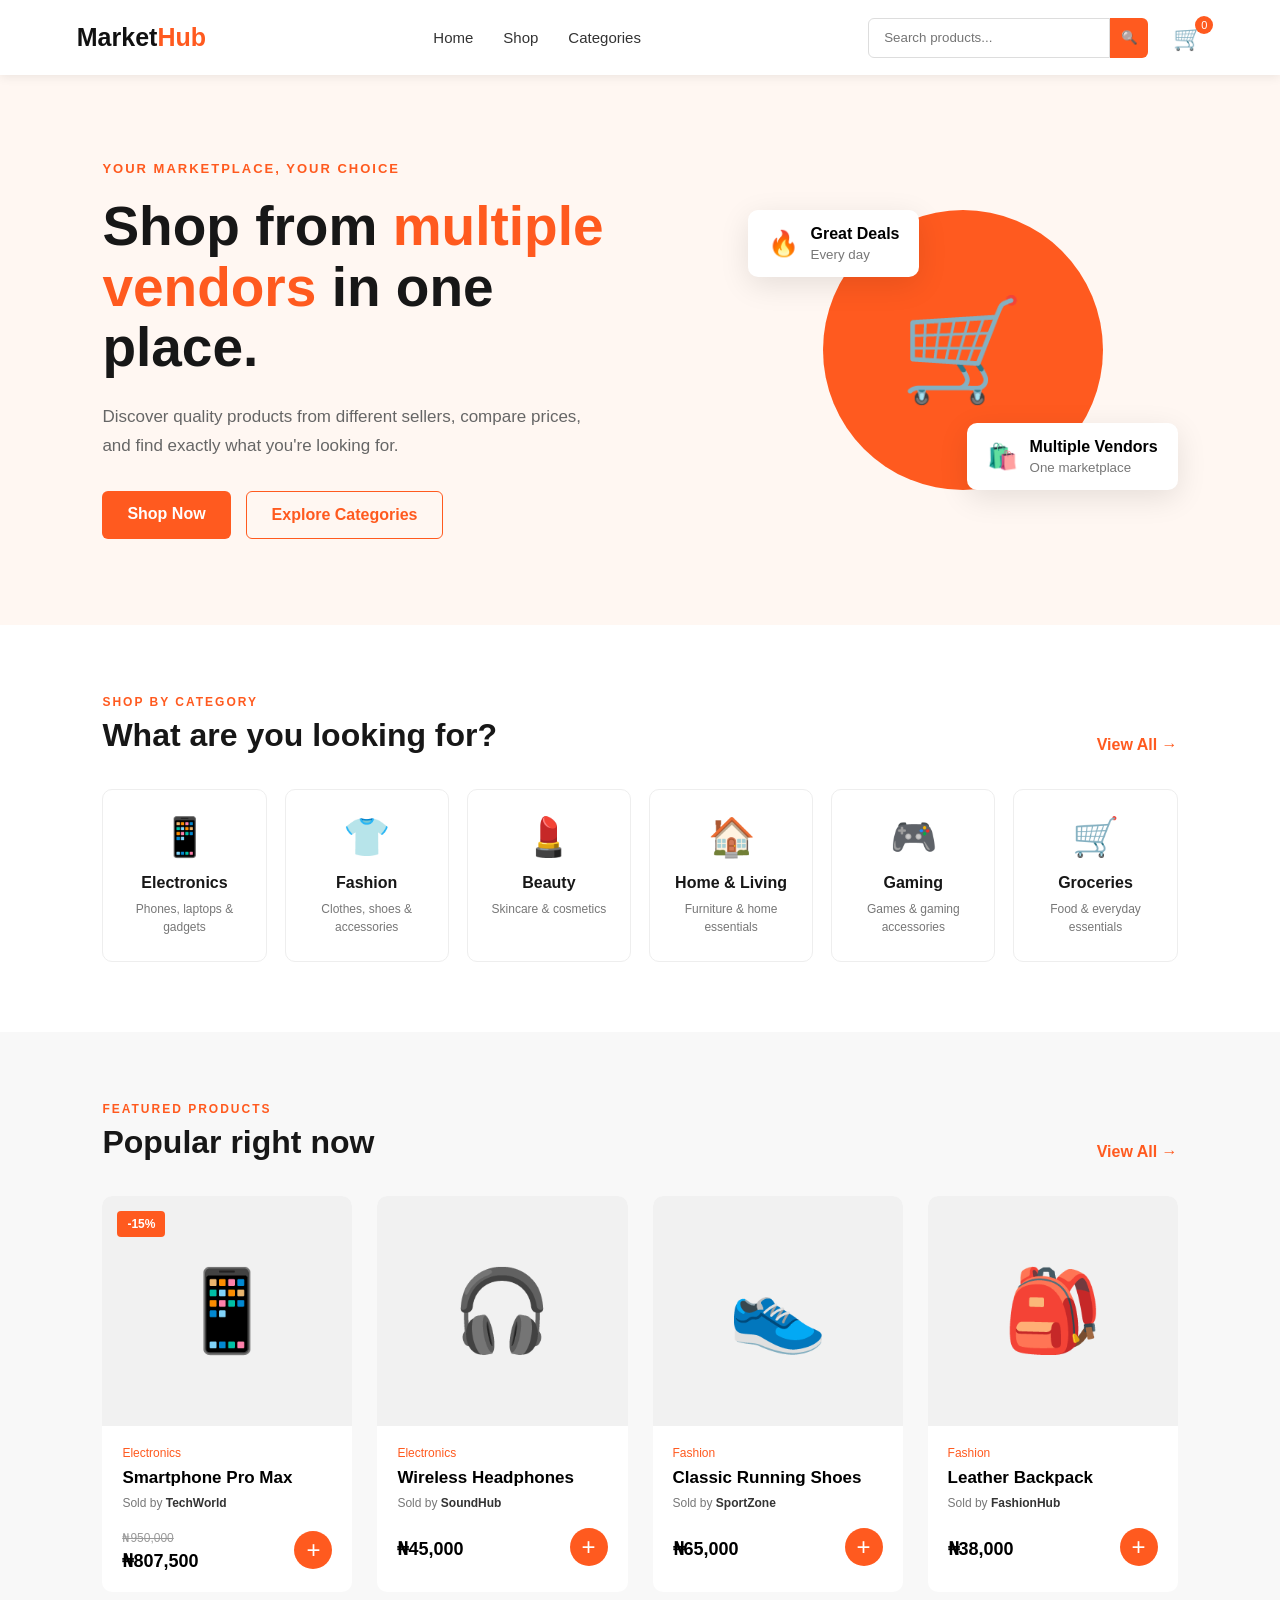
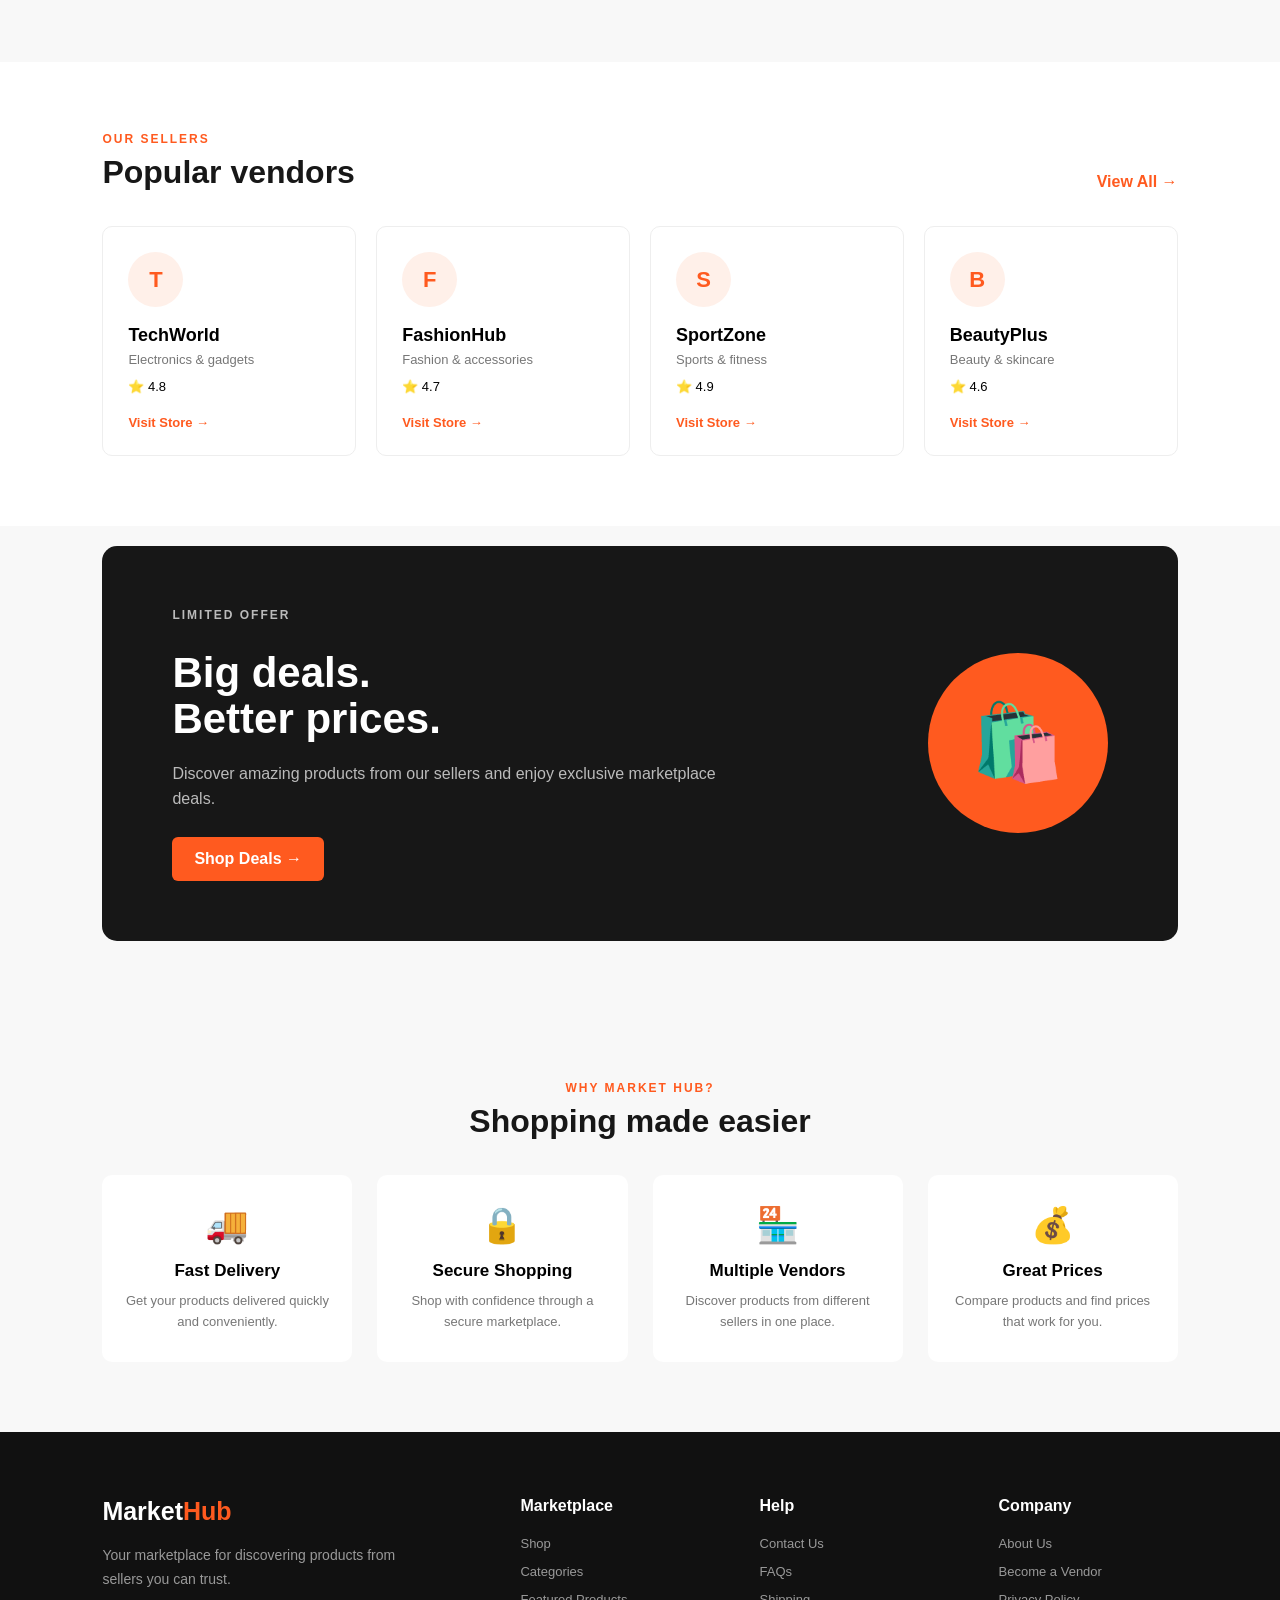
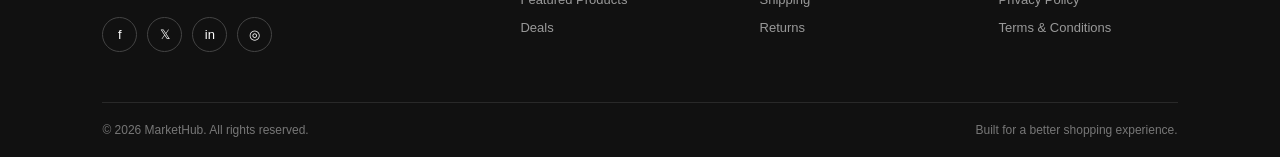
==== index.html @ 8b92c9ef "first commit" ====
<!DOCTYPE html>
<html lang="en">
<head>
    <meta charset="UTF-8">
    <meta name="viewport" content="width=device-width, initial-scale=1.0">

    <title>MarketHub</title>

    <link rel="stylesheet" href="style.css">
</head>

<body>

    <header class="navbar">

        <a href="index.html" class="logo">
            Market<span>Hub</span>
        </a>

        <nav class="nav-links">
            <a href="index.html">Home</a>
            <a href="shop.html">Shop</a>
            <a href="#">Categories</a>
        </nav>

        <div class="nav-actions">

            <div class="search-box">
                <input type="text" placeholder="Search products...">
                <button>🔍</button>
            </div>

            <a href="cart.html" class="cart">
                🛒
                <span class="cart-count">0</span>
            </a>

        </div>

    </header>

    <section class="hero">

    <div class="hero-content">

        <p class="hero-tag">YOUR MARKETPLACE, YOUR CHOICE</p>

        <h1>
            Shop from
            <span>multiple vendors</span>
            in one place.
        </h1>

        <p class="hero-text">
            Discover quality products from different sellers,
            compare prices, and find exactly what you're looking for.
        </p>

        <div class="hero-buttons">
            <a href="shop.html" class="btn-primary">Shop Now</a>
            <a href="#categories" class="btn-secondary">Explore Categories</a>
        </div>

    </div>

    <div class="hero-image">

        <div class="hero-card card-one">
            <span>🔥</span>
            <div>
                <strong>Great Deals</strong>
                <small>Every day</small>
            </div>
        </div>

        <div class="hero-card card-two">
            <span>🛍️</span>
            <div>
                <strong>Multiple Vendors</strong>
                <small>One marketplace</small>
            </div>
        </div>

        <div class="hero-circle">
            🛒
        </div>

    </div>

</section>

<section class="categories" id="categories">

    <div class="section-heading">
        <div>
            <p class="section-tag">SHOP BY CATEGORY</p>
            <h2>What are you looking for?</h2>
        </div>

        <a href="shop.html">View All →</a>
    </div>

    <div class="category-container">

        <a href="shop.html" class="category-card">
            <div class="category-icon">📱</div>
            <h3>Electronics</h3>
            <p>Phones, laptops & gadgets</p>
        </a>

        <a href="shop.html" class="category-card">
            <div class="category-icon">👕</div>
            <h3>Fashion</h3>
            <p>Clothes, shoes & accessories</p>
        </a>

        <a href="shop.html" class="category-card">
            <div class="category-icon">💄</div>
            <h3>Beauty</h3>
            <p>Skincare & cosmetics</p>
        </a>

        <a href="shop.html" class="category-card">
            <div class="category-icon">🏠</div>
            <h3>Home & Living</h3>
            <p>Furniture & home essentials</p>
        </a>

        <a href="shop.html" class="category-card">
            <div class="category-icon">🎮</div>
            <h3>Gaming</h3>
            <p>Games & gaming accessories</p>
        </a>

        <a href="shop.html" class="category-card">
            <div class="category-icon">🛒</div>
            <h3>Groceries</h3>
            <p>Food & everyday essentials</p>
        </a>

    </div>

</section>

<section class="products-section">

    <div class="section-heading">
        <div>
            <p class="section-tag">FEATURED PRODUCTS</p>
            <h2>Popular right now</h2>
        </div>

        <a href="shop.html">View All →</a>
    </div>


    <div class="product-grid">

        <!-- Product 1 -->
        <div class="product-card">

            <div class="product-image">
                <span class="product-badge">-15%</span>
                📱
            </div>

            <div class="product-info">

                <p class="product-category">Electronics</p>

                <h3>Smartphone Pro Max</h3>

                <p class="vendor">
                    Sold by <strong>TechWorld</strong>
                </p>

                <div class="product-bottom">
                    <div>
                        <span class="old-price">₦950,000</span>
                        <strong class="price">₦807,500</strong>
                    </div>

                    <button class="add-cart" data-id="1">+</button>
                </div>

            </div>

        </div>


        <!-- Product 2 -->
        <div class="product-card">

            <div class="product-image">
                🎧
            </div>

            <div class="product-info">

                <p class="product-category">Electronics</p>

                <h3>Wireless Headphones</h3>

                <p class="vendor">
                    Sold by <strong>SoundHub</strong>
                </p>

                <div class="product-bottom">
                    <strong class="price">₦45,000</strong>

                    <button class="add-cart" data-id="2">+</button>
                </div>

            </div>

        </div>


        <!-- Product 3 -->
        <div class="product-card">

            <div class="product-image">
                👟
            </div>

            <div class="product-info">

                <p class="product-category">Fashion</p>

                <h3>Classic Running Shoes</h3>

                <p class="vendor">
                    Sold by <strong>SportZone</strong>
                </p>

                <div class="product-bottom">
                    <strong class="price">₦65,000</strong>

                    <button class="add-cart" data-id="3">+</button>
                </div>

            </div>

        </div>


        <!-- Product 4 -->
        <div class="product-card">

            <div class="product-image">
                🎒
            </div>

            <div class="product-info">

                <p class="product-category">Fashion</p>

                <h3>Leather Backpack</h3>

                <p class="vendor">
                    Sold by <strong>FashionHub</strong>
                </p>

                <div class="product-bottom">
                    <strong class="price">₦38,000</strong>

                    <button class="add-cart" data-id="4">+</button>
                </div>

            </div>

        </div>

    </div>

</section>

<!-- ================= POPULAR VENDORS ================= -->

<section class="vendors-section">

    <div class="section-heading">
        <div>
            <p class="section-tag">OUR SELLERS</p>
            <h2>Popular vendors</h2>
        </div>

        <a href="#">View All →</a>
    </div>

    <div class="vendor-grid">

        <div class="vendor-card">
            <div class="vendor-logo">T</div>

            <div class="vendor-details">
                <h3>TechWorld</h3>
                <p>Electronics & gadgets</p>
                <span>⭐ 4.8</span>
            </div>

            <a href="shop.html">Visit Store →</a>
        </div>


        <div class="vendor-card">
            <div class="vendor-logo">F</div>

            <div class="vendor-details">
                <h3>FashionHub</h3>
                <p>Fashion & accessories</p>
                <span>⭐ 4.7</span>
            </div>

            <a href="shop.html">Visit Store →</a>
        </div>


        <div class="vendor-card">
            <div class="vendor-logo">S</div>

            <div class="vendor-details">
                <h3>SportZone</h3>
                <p>Sports & fitness</p>
                <span>⭐ 4.9</span>
            </div>

            <a href="shop.html">Visit Store →</a>
        </div>


        <div class="vendor-card">
            <div class="vendor-logo">B</div>

            <div class="vendor-details">
                <h3>BeautyPlus</h3>
                <p>Beauty & skincare</p>
                <span>⭐ 4.6</span>
            </div>

            <a href="shop.html">Visit Store →</a>
        </div>

    </div>

</section>


<!-- ================= PROMO BANNER ================= -->

<section class="promo-section">

    <div class="promo-content">

        <p class="promo-tag">LIMITED OFFER</p>

        <h2>Big deals.<br>Better prices.</h2>

        <p>
            Discover amazing products from our sellers
            and enjoy exclusive marketplace deals.
        </p>

        <a href="shop.html" class="promo-btn">
            Shop Deals →
        </a>

    </div>

    <div class="promo-icon">
        🛍️
    </div>

</section>


<!-- ================= WHY MARKET HUB ================= -->

<section class="benefits-section">

    <div class="section-heading centered">

        <div>
            <p class="section-tag">WHY MARKET HUB?</p>
            <h2>Shopping made easier</h2>
        </div>

    </div>


    <div class="benefits-grid">

        <div class="benefit-card">

            <div class="benefit-icon">🚚</div>

            <h3>Fast Delivery</h3>

            <p>
                Get your products delivered quickly
                and conveniently.
            </p>

        </div>


        <div class="benefit-card">

            <div class="benefit-icon">🔒</div>

            <h3>Secure Shopping</h3>

            <p>
                Shop with confidence through
                a secure marketplace.
            </p>

        </div>


        <div class="benefit-card">

            <div class="benefit-icon">🏪</div>

            <h3>Multiple Vendors</h3>

            <p>
                Discover products from different
                sellers in one place.
            </p>

        </div>


        <div class="benefit-card">

            <div class="benefit-icon">💰</div>

            <h3>Great Prices</h3>

            <p>
                Compare products and find
                prices that work for you.
            </p>

        </div>

    </div>

</section>


<!-- ================= FOOTER ================= -->

<footer class="footer">

    <div class="footer-container">

        <div class="footer-brand">

            <a href="index.html" class="logo">
                Market<span>Hub</span>
            </a>

            <p>
                Your marketplace for discovering
                products from sellers you can trust.
            </p>

            <div class="social-links">
                <a href="#">f</a>
                <a href="#">𝕏</a>
                <a href="#">in</a>
                <a href="#">◎</a>
            </div>

        </div>


        <div class="footer-column">

            <h3>Marketplace</h3>

            <a href="shop.html">Shop</a>
            <a href="#">Categories</a>
            <a href="#">Featured Products</a>
            <a href="#">Deals</a>

        </div>


        <div class="footer-column">

            <h3>Help</h3>

            <a href="#">Contact Us</a>
            <a href="#">FAQs</a>
            <a href="#">Shipping</a>
            <a href="#">Returns</a>

        </div>


        <div class="footer-column">

            <h3>Company</h3>

            <a href="#">About Us</a>
            <a href="#">Become a Vendor</a>
            <a href="#">Privacy Policy</a>
            <a href="#">Terms & Conditions</a>

        </div>

    </div>


    <div class="footer-bottom">

        <p>
            © 2026 MarketHub. All rights reserved.
        </p>

        <p>
            Built for a better shopping experience.
        </p>

    </div>

</footer>


<script src="script.js"></script>
</body>
</html>
---- style.css ----
* {
    margin: 0;
    padding: 0;
    box-sizing: border-box;
}

body {
    font-family: Arial, sans-serif;
    background: #f8f8f8;
}

.navbar {

    position: sticky;
    top: 0;
    width: 100%;
    height: 75px;
    padding: 0 6%;
    background: white;

    display: flex;
    align-items: center;
    justify-content: space-between;

    box-shadow: 0 2px 10px rgba(0, 0, 0, 0.08);
}

.logo {
    font-size: 25px;
    font-weight: bold;
    color: #111;
    text-decoration: none;
}

.logo span {
    color: #ff5a1f;
}

.nav-links {
    display: flex;
    gap: 30px;
}

.nav-links a {
    color: #333;
    text-decoration: none;
    font-size: 15px;
}

.nav-links a:hover {
    color: #ff5a1f;
}

.nav-actions {
    display: flex;
    align-items: center;
    gap: 25px;
}

.search-box {
    display: flex;
    width: 280px;
    height: 40px;
}

.search-box input {
    width: 100%;
    border: 1px solid #ddd;
    padding: 0 15px;
    outline: none;
    border-radius: 6px 0 0 6px;
}

.search-box button {
    width: 45px;
    border: none;
    background: #ff5a1f;
    color: white;
    cursor: pointer;
    border-radius: 0 6px 6px 0;
}

.cart {
    position: relative;
    font-size: 24px;
    text-decoration: none;
}

.cart-count {
    position: absolute;
    top: -8px;
    right: -10px;

    width: 18px;
    height: 18px;

    display: flex;
    align-items: center;
    justify-content: center;

    background: #ff5a1f;
    color: white;

    border-radius: 50%;
    font-size: 11px;
}

.hero {
    min-height: 550px;
    padding: 70px 8%;

    display: flex;
    align-items: center;
    justify-content: space-between;

    background: #fff7f2;
}

.hero-content {
    width: 50%;
}

.hero-tag {
    color: #ff5a1f;
    font-size: 13px;
    font-weight: bold;
    letter-spacing: 2px;
    margin-bottom: 20px;
}

.hero h1 {
    font-size: 55px;
    line-height: 1.1;
    color: #171717;
    margin-bottom: 25px;
}

.hero h1 span {
    color: #ff5a1f;
}

.hero-text {
    max-width: 500px;
    color: #666;
    font-size: 17px;
    line-height: 1.7;
    margin-bottom: 30px;
}

.hero-buttons {
    display: flex;
    gap: 15px;
}

.hero-buttons a {
    padding: 14px 25px;
    text-decoration: none;
    border-radius: 6px;
    font-weight: bold;
}

.btn-primary {
    background: #ff5a1f;
    color: white;
}

.btn-secondary {
    border: 1px solid #ff5a1f;
    color: #ff5a1f;
}

.hero-image {
    width: 40%;
    height: 380px;

    position: relative;

    display: flex;
    align-items: center;
    justify-content: center;
}

.hero-circle {
    width: 280px;
    height: 280px;

    display: flex;
    align-items: center;
    justify-content: center;

    border-radius: 50%;
    background: #ff5a1f;

    font-size: 100px;
}

.hero-card {
    position: absolute;

    display: flex;
    align-items: center;
    gap: 12px;

    padding: 15px 20px;

    background: white;
    border-radius: 10px;

    box-shadow: 0 8px 30px rgba(0, 0, 0, 0.1);
}

.hero-card span {
    font-size: 25px;
}

.hero-card strong,
.hero-card small {
    display: block;
}

.hero-card small {
    margin-top: 4px;
    color: #777;
}

.card-one {
    top: 50px;
    left: 0;
}

.card-two {
    right: 0;
    bottom: 50px;
}

.categories {
    padding: 70px 8%;
    background: white;
}

.section-heading {
    display: flex;
    align-items: end;
    justify-content: space-between;
    margin-bottom: 35px;
}

.section-tag {
    color: #ff5a1f;
    font-size: 12px;
    font-weight: bold;
    letter-spacing: 2px;
    margin-bottom: 8px;
}

.section-heading h2 {
    font-size: 32px;
    color: #171717;
}

.section-heading a {
    color: #ff5a1f;
    text-decoration: none;
    font-weight: bold;
}

.category-container {
    display: grid;
    grid-template-columns: repeat(6, 1fr);
    gap: 18px;
}

.category-card {
    padding: 25px 15px;
    text-align: center;

    text-decoration: none;
    color: #171717;

    border: 1px solid #eee;
    border-radius: 10px;

    transition: 0.3s;
}

.category-card:hover {
    transform: translateY(-5px);
    border-color: #ff5a1f;
    box-shadow: 0 10px 25px rgba(0, 0, 0, 0.08);
}

.category-icon {
    font-size: 38px;
    margin-bottom: 15px;
}

.category-card h3 {
    font-size: 16px;
    margin-bottom: 8px;
}

.category-card p {
    color: #777;
    font-size: 12px;
    line-height: 1.5;
}

.products-section {
    padding: 70px 8%;
    background: #f8f8f8;
}

.product-grid {
    display: grid;
    grid-template-columns: repeat(4, 1fr);
    gap: 25px;
}

.product-card {
    background: white;
    border-radius: 10px;
    overflow: hidden;

    transition: 0.3s;
}

.product-card:hover {
    transform: translateY(-5px);
    box-shadow: 0 10px 30px rgba(0, 0, 0, 0.08);
}

.product-image {
    height: 230px;

    display: flex;
    align-items: center;
    justify-content: center;

    position: relative;

    background: #f1f1f1;

    font-size: 80px;
}

.product-badge {
    position: absolute;
    top: 15px;
    left: 15px;

    padding: 6px 10px;

    background: #ff5a1f;
    color: white;

    border-radius: 4px;

    font-size: 12px;
    font-weight: bold;
}

.product-info {
    padding: 20px;
}

.product-category {
    color: #ff5a1f;
    font-size: 12px;
    margin-bottom: 8px;
}

.product-info h3 {
    font-size: 17px;
    margin-bottom: 8px;
}

.vendor {
    color: #777;
    font-size: 12px;
    margin-bottom: 18px;
}

.vendor strong {
    color: #333;
}

.product-bottom {
    display: flex;
    align-items: center;
    justify-content: space-between;
}

.price {
    display: block;
    font-size: 18px;
    margin-top: 4px;
}

.old-price {
    color: #999;
    font-size: 12px;
    text-decoration: line-through;
}

.add-cart {
    width: 38px;
    height: 38px;

    border: none;
    border-radius: 50%;

    background: #ff5a1f;
    color: white;

    font-size: 24px;

    cursor: pointer;

    transition: 0.2s;
}

.add-cart:hover {
    transform: scale(1.1);
}

/* ================= VENDORS ================= */

.vendors-section {
    padding: 70px 8%;
    background: white;
}

.vendor-grid {
    display: grid;
    grid-template-columns: repeat(4, 1fr);
    gap: 20px;
}

.vendor-card {
    padding: 25px;

    display: flex;
    flex-direction: column;

    border: 1px solid #eee;
    border-radius: 10px;

    transition: 0.3s;
}

.vendor-card:hover {
    transform: translateY(-5px);
    box-shadow: 0 10px 25px rgba(0, 0, 0, 0.08);
}

.vendor-logo {
    width: 55px;
    height: 55px;

    display: flex;
    align-items: center;
    justify-content: center;

    margin-bottom: 18px;

    border-radius: 50%;

    background: #fff0e9;
    color: #ff5a1f;

    font-size: 22px;
    font-weight: bold;
}

.vendor-details h3 {
    font-size: 18px;
    margin-bottom: 6px;
}

.vendor-details p {
    color: #777;
    font-size: 13px;
    margin-bottom: 10px;
}

.vendor-details span {
    font-size: 13px;
}

.vendor-card > a {
    margin-top: 20px;

    color: #ff5a1f;
    text-decoration: none;

    font-size: 13px;
    font-weight: bold;
}


/* ================= PROMO ================= */

.promo-section {
    margin: 20px 8% 70px;
    padding: 60px 70px;

    min-height: 300px;

    display: flex;
    align-items: center;
    justify-content: space-between;

    background: #171717;
    color: white;

    border-radius: 15px;

    overflow: hidden;
}

.promo-content {
    max-width: 550px;
}

.promo-tag {
    color: #ff5a1f;
    font-size: 12px;
    font-weight: bold;
    letter-spacing: 2px;

    margin-bottom: 15px;
}

.promo-content h2 {
    font-size: 42px;
    line-height: 1.1;
    margin-bottom: 18px;
}

.promo-content p {
    color: #bbb;
    line-height: 1.6;
    margin-bottom: 25px;
}

.promo-btn {
    display: inline-block;

    padding: 13px 22px;

    background: #ff5a1f;
    color: white;

    text-decoration: none;
    border-radius: 6px;

    font-weight: bold;
}

.promo-icon {
    width: 180px;
    height: 180px;

    display: flex;
    align-items: center;
    justify-content: center;

    border-radius: 50%;

    background: #ff5a1f;

    font-size: 75px;
}


/* ================= BENEFITS ================= */

.benefits-section {
    padding: 70px 8%;
    background: #f8f8f8;
}

.centered {
    justify-content: center;
    text-align: center;
}

.benefits-grid {
    display: grid;
    grid-template-columns: repeat(4, 1fr);
    gap: 25px;
}

.benefit-card {
    padding: 30px 20px;

    text-align: center;

    background: white;
    border-radius: 10px;
}

.benefit-icon {
    font-size: 35px;
    margin-bottom: 15px;
}

.benefit-card h3 {
    margin-bottom: 10px;
    font-size: 17px;
}

.benefit-card p {
    color: #777;
    font-size: 13px;
    line-height: 1.6;
}


/* ================= FOOTER ================= */

.footer {
    background: #111;
    color: white;

    padding: 65px 8% 0;
}

.footer-container {
    display: grid;
    grid-template-columns: 2fr 1fr 1fr 1fr;
    gap: 60px;

    padding-bottom: 50px;
}

.footer-brand {
    max-width: 300px;
}

.footer-brand .logo {
    color: white;
    display: inline-block;
    margin-bottom: 18px;
}

.footer-brand p {
    color: #999;
    font-size: 14px;
    line-height: 1.7;
}

.social-links {
    display: flex;
    gap: 10px;
    margin-top: 25px;
}

.social-links a {
    width: 35px;
    height: 35px;

    display: flex;
    align-items: center;
    justify-content: center;

    border: 1px solid #444;
    border-radius: 50%;

    color: white;
    text-decoration: none;

    font-size: 13px;

    transition: 0.2s;
}

.social-links a:hover {
    background: #ff5a1f;
    border-color: #ff5a1f;
}

.footer-column {
    display: flex;
    flex-direction: column;
    gap: 13px;
}

.footer-column h3 {
    font-size: 16px;
    margin-bottom: 8px;
}

.footer-column a {
    color: #999;
    text-decoration: none;
    font-size: 13px;
}

.footer-column a:hover {
    color: #ff5a1f;
}

.footer-bottom {
    padding: 20px 0;

    display: flex;
    align-items: center;
    justify-content: space-between;

    border-top: 1px solid #292929;

    color: #777;
    font-size: 12px;
}

/* =========================
   CART PAGE
========================= */

.cart-page {
    padding: 60px 7%;
    background: #f8f8f8;
    min-height: 80vh;
}

.cart-page h1 {
    margin-bottom: 35px;
    font-size: 32px;
}

.cart-container {
    display: grid;
    grid-template-columns: 2fr 1fr;
    gap: 30px;
    align-items: start;
}

.cart-items {
    background: white;
    padding: 25px;
    border-radius: 12px;
    min-height: 200px;
}

.cart-summary {
    background: white;
    padding: 25px;
    border-radius: 12px;
}

.cart-summary h2 {
    margin-bottom: 25px;
}

.summary-row {
    display: flex;
    justify-content: space-between;
    padding: 20px 0;
    border-top: 1px solid #ddd;
    border-bottom: 1px solid #ddd;
}

.checkout-btn {
    width: 100%;
    margin-top: 20px;
    padding: 14px;
    border: none;
    border-radius: 8px;
    background: #ff5a1f;
    color: white;
    font-size: 16px;
    font-weight: bold;
    cursor: pointer;
}

.checkout-btn:hover {
    background: #e94d16;
}


/* Responsive */

@media (max-width: 768px) {

    .cart-container {
        grid-template-columns: 1fr;
    }

    .cart-page {
        padding: 40px 5%;
    }

}

.cart-item {
    padding: 20px 0;
    border-bottom: 1px solid #ddd;
}

.cart-item h3 {
    margin-bottom: 8px;
}

.cart-item p {
    color: #ff5a1f;
    font-weight: bold;
}

/* =========================
   SHOP PAGE
========================= */

.shop-page {
    padding: 60px 7%;
    background: #f8f8f8;
    min-height: 80vh;
}

.shop-heading {
    margin-bottom: 35px;
}

.shop-heading h1 {
    font-size: 38px;
    margin: 8px 0 12px;
}

.shop-heading p:last-child {
    color: #666;
}


/* SHOP CONTROLS */

.shop-controls {
    display: flex;
    justify-content: space-between;
    gap: 20px;
    margin-bottom: 35px;
}

.shop-controls select {
    padding: 12px 18px;
    border: 1px solid #ddd;
    border-radius: 8px;
    background: white;
    font-size: 15px;
    cursor: pointer;
}

.shop-controls select:first-child {
    width: 220px;
}

.shop-controls select:last-child {
    width: 200px;
}


/* PRODUCT GRID */

.shop-page .product-grid {
    display: grid;
    grid-template-columns: repeat(4, 1fr);
    gap: 25px;
}


/* RESPONSIVE */

@media (max-width: 1000px) {

    .shop-page .product-grid {
        grid-template-columns: repeat(3, 1fr);
    }

}


@media (max-width: 768px) {

    .shop-page {
        padding: 40px 5%;
    }

    .shop-heading h1 {
        font-size: 30px;
    }

    .shop-controls {
        flex-direction: column;
    }

    .shop-controls select:first-child,
    .shop-controls select:last-child {
        width: 100%;
    }

    .shop-page .product-grid {
        grid-template-columns: repeat(2, 1fr);
    }

}

@media (max-width: 500px) {

    .shop-page .product-grid {
        grid-template-columns: 1fr;
    }

}

/* =========================
   CHECKOUT PAGE
========================= */

.checkout-page {
    padding: 60px 7%;
    background: #f8f8f8;
    min-height: 80vh;
}

.checkout-heading {
    margin-bottom: 40px;
}

.checkout-heading h1 {
    font-size: 36px;
    margin: 8px 0 12px;
}

.checkout-heading p:last-child {
    color: #666;
}

.checkout-container {
    display: grid;
    grid-template-columns: 2fr 1fr;
    gap: 30px;
    align-items: start;
}

.checkout-form,
.checkout-summary {
    background: white;
    padding: 30px;
    border-radius: 12px;
}

.checkout-form h2,
.checkout-summary h2 {
    margin-bottom: 25px;
}

.form-row {
    display: grid;
    grid-template-columns: 1fr 1fr;
    gap: 20px;
}

.form-group {
    display: flex;
    flex-direction: column;
    margin-bottom: 20px;
}

.form-group label {
    margin-bottom: 8px;
    font-weight: 600;
}

.form-group input,
.form-group select {
    padding: 13px;
    border: 1px solid #ddd;
    border-radius: 8px;
    font-size: 15px;
    outline: none;
}

.form-group input:focus,
.form-group select:focus {
    border-color: #ff5a1f;
}

.payment-title {
    margin-top: 30px;
}

.payment-option {
    display: flex;
    align-items: center;
    gap: 10px;
    margin-bottom: 15px;
}

.payment-option input {
    accent-color: #ff5a1f;
}


/* ORDER SUMMARY */

.checkout-summary {
    position: sticky;
    top: 20px;
}

.checkout-summary-row,
.checkout-total {
    display: flex;
    justify-content: space-between;
    padding: 18px 0;
    border-bottom: 1px solid #ddd;
}

.checkout-total {
    font-size: 20px;
    border-bottom: none;
}

.place-order-btn {
    width: 100%;
    padding: 15px;
    border: none;
    border-radius: 8px;
    background: #ff5a1f;
    color: white;
    font-size: 16px;
    font-weight: bold;
    cursor: pointer;
}

.place-order-btn:hover {
    background: #e94d16;
}


/* RESPONSIVE */

@media (max-width: 768px) {

    .checkout-page {
        padding: 40px 5%;
    }

    .checkout-container {
        grid-template-columns: 1fr;
    }

    .form-row {
        grid-template-columns: 1fr;
        gap: 0;
    }

    .checkout-heading h1 {
        font-size: 30px;
    }

}
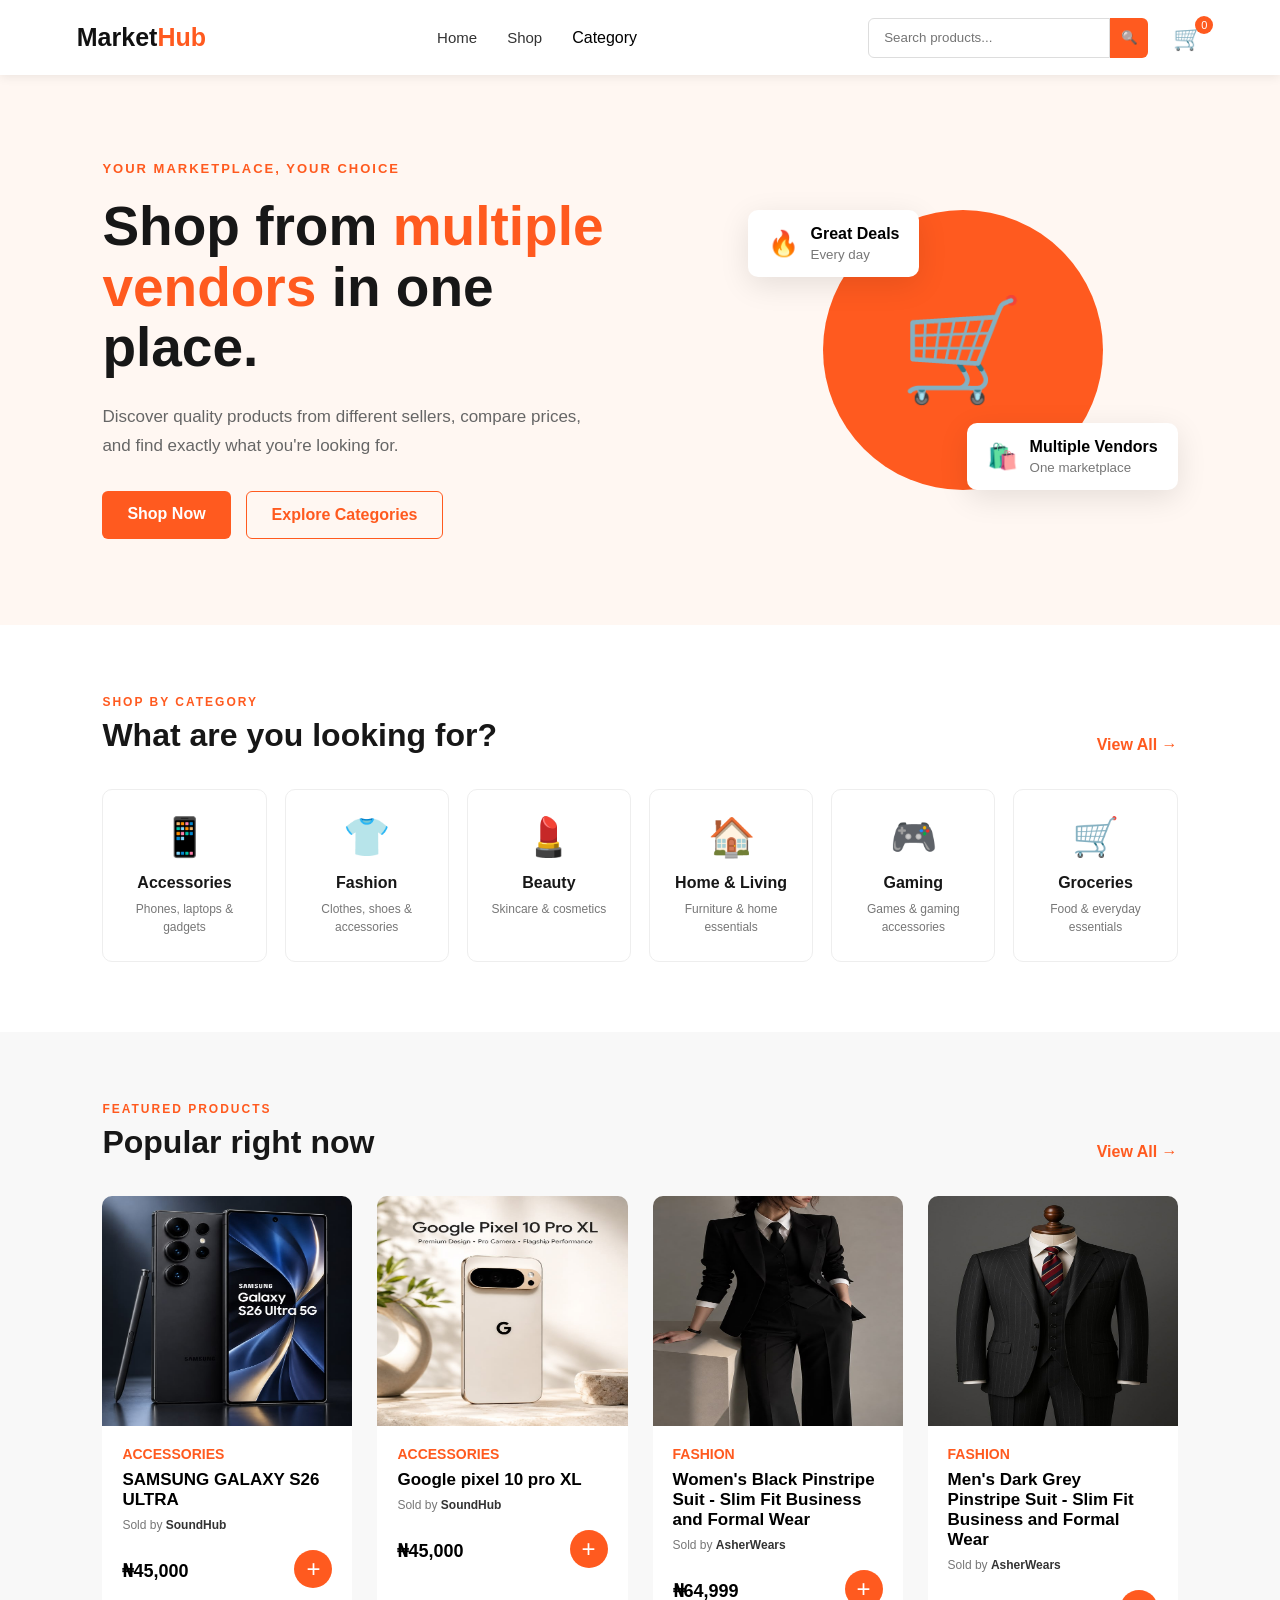
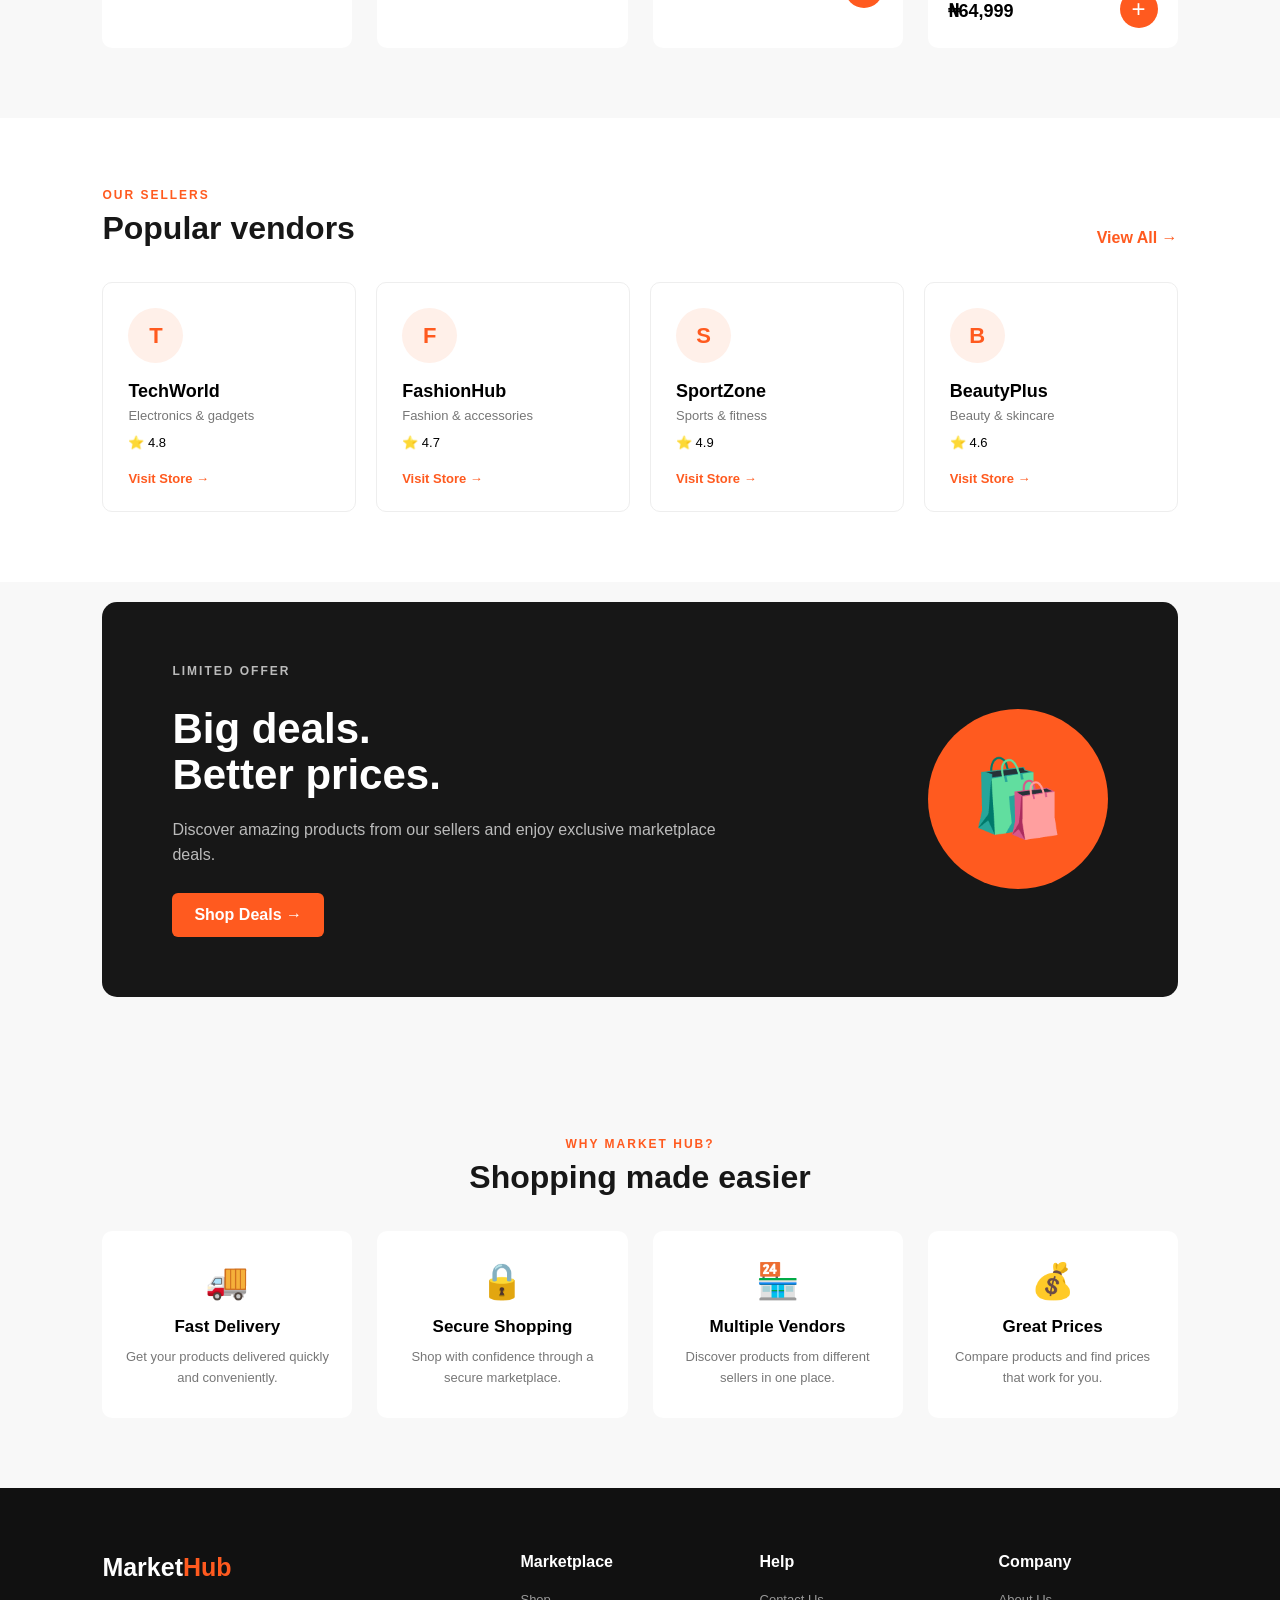
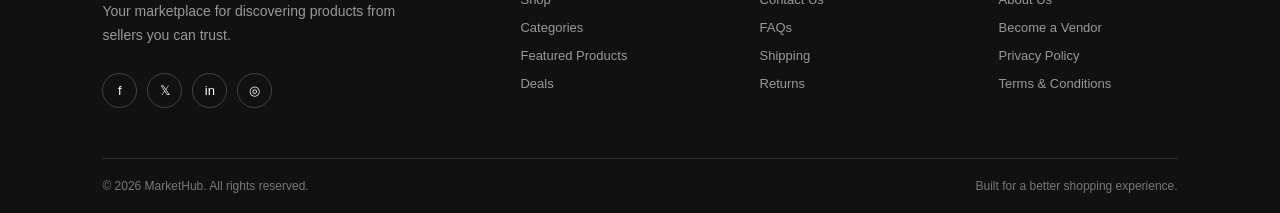
==== commit eedc363f: "added pages and js" ====
--- a/index.html
+++ b/index.html
@@ -20,7 +20,9 @@
         <nav class="nav-links">
             <a href="index.html">Home</a>
             <a href="shop.html">Shop</a>
-            <a href="#">Categories</a>
+            <div class="category">Category</div>
+            </div>
+
         </nav>
 
         <div class="nav-actions">
@@ -102,25 +104,25 @@
 
     <div class="category-container">
 
-        <a href="shop.html" class="category-card">
+        <a href="shop.html#accessories" class="category-card">
             <div class="category-icon">📱</div>
-            <h3>Electronics</h3>
+            <h3>Accessories</h3>
             <p>Phones, laptops & gadgets</p>
         </a>
 
-        <a href="shop.html" class="category-card">
+        <a href="shop.html#fashion" class="category-card">
             <div class="category-icon">👕</div>
             <h3>Fashion</h3>
             <p>Clothes, shoes & accessories</p>
         </a>
 
-        <a href="shop.html" class="category-card">
+        <a href="shop.html#beauty" class="category-card">
             <div class="category-icon">💄</div>
             <h3>Beauty</h3>
             <p>Skincare & cosmetics</p>
         </a>
 
-        <a href="shop.html" class="category-card">
+        <a href="shop.html#home" class="category-card">
             <div class="category-icon">🏠</div>
             <h3>Home & Living</h3>
             <p>Furniture & home essentials</p>
@@ -132,7 +134,7 @@
             <p>Games & gaming accessories</p>
         </a>
 
-        <a href="shop.html" class="category-card">
+        <a href="shop.html#groceries" class="category-card">
             <div class="category-icon">🛒</div>
             <h3>Groceries</h3>
             <p>Food & everyday essentials</p>
@@ -156,120 +158,93 @@
 
     <div class="product-grid">
 
-        <!-- Product 1 -->
+        <!-- PRODUCT 1 -->
         <div class="product-card">
-
             <div class="product-image">
-                <span class="product-badge">-15%</span>
-                📱
-            </div>
-
+                <img src="media/accessories-samsung.jpg" alt="">
+            </div>
             <div class="product-info">
-
-                <p class="product-category">Electronics</p>
-
-                <h3>Smartphone Pro Max</h3>
-
-                <p class="vendor">
-                    Sold by <strong>TechWorld</strong>
-                </p>
-
-                <div class="product-bottom">
-                    <div>
-                        <span class="old-price">₦950,000</span>
-                        <strong class="price">₦807,500</strong>
-                    </div>
-
-                    <button class="add-cart" data-id="1">+</button>
-                </div>
-
-            </div>
-
-        </div>
-
-
-        <!-- Product 2 -->
-        <div class="product-card">
-
-            <div class="product-image">
-                🎧
-            </div>
-
-            <div class="product-info">
-
-                <p class="product-category">Electronics</p>
-
-                <h3>Wireless Headphones</h3>
-
+                <p class="product-category">Accessories</p>
+                <h3>SAMSUNG GALAXY S26 ULTRA</h3>
                 <p class="vendor">
                     Sold by <strong>SoundHub</strong>
                 </p>
-
                 <div class="product-bottom">
-                    <strong class="price">₦45,000</strong>
-
-                    <button class="add-cart" data-id="2">+</button>
+                    <div>
+                        <strong class="price">₦45,000</strong>
+                    </div>
+                    <button class="add-cart">+</button>
                 </div>
-
-            </div>
-
-        </div>
-
-
-        <!-- Product 3 -->
+            </div>
+        </div>
+
+
+        <!-- PRODUCT 2 -->
         <div class="product-card">
-
             <div class="product-image">
-                👟
-            </div>
-
+                <img src="media/accessories-googe-pixel.jpg" alt="">
+            </div>
             <div class="product-info">
-
+                <p class="product-category">Accessories</p>
+                <h3>Google pixel 10 pro XL</h3>
+                <p class="vendor">
+                    Sold by <strong>SoundHub</strong>
+                </p>
+                <div class="product-bottom">
+                    <div>
+                        <strong class="price">₦45,000</strong>
+                    </div>
+                    <button class="add-cart">+</button>
+                </div>
+            </div>
+        </div>
+
+
+        <!-- PRODUCT 3 -->
+
+        <div class="product-card">
+            <div class="product-image">
+                <img src="media/fashion-suit2.jpg" alt="">
+            </div>
+            <div class="product-info">
                 <p class="product-category">Fashion</p>
-
-                <h3>Classic Running Shoes</h3>
-
+                <h3>Women's Black Pinstripe Suit - Slim Fit Business and Formal Wear</h3>
                 <p class="vendor">
-                    Sold by <strong>SportZone</strong>
+                    Sold by <strong>AsherWears</strong>
                 </p>
-
                 <div class="product-bottom">
-                    <strong class="price">₦65,000</strong>
-
-                    <button class="add-cart" data-id="3">+</button>
+                    <div>
+                        <strong class="price">
+                            ₦64,999
+                        </strong>
+                    </div>
+                    <button class="add-cart">+</button>
                 </div>
-
-            </div>
-
-        </div>
-
-
-        <!-- Product 4 -->
+            </div>
+        </div>
+
+        <!-- PRODUCT 3 -->
         <div class="product-card">
-
             <div class="product-image">
-                🎒
-            </div>
-
+                <img src="media/fashion-suit.jpg" alt="">
+            </div>
             <div class="product-info">
-
                 <p class="product-category">Fashion</p>
-
-                <h3>Leather Backpack</h3>
-
+                <h3>Men's Dark Grey Pinstripe Suit - Slim Fit Business and Formal Wear</h3>
                 <p class="vendor">
-                    Sold by <strong>FashionHub</strong>
+                    Sold by <strong>AsherWears</strong>
                 </p>
-
                 <div class="product-bottom">
-                    <strong class="price">₦38,000</strong>
-
-                    <button class="add-cart" data-id="4">+</button>
+                    <div>
+                        <strong class="price">
+                            ₦64,999
+                        </strong>
+                    </div>
+                    <button class="add-cart">+</button>
                 </div>
-
-            </div>
-
-        </div>
+            </div>
+        </div>
+
 
     </div>
 
--- a/style.css
+++ b/style.css
@@ -7,6 +7,11 @@
 body {
     font-family: Arial, sans-serif;
     background: #f8f8f8;
+}
+
+img {
+    width: 100%;
+    height: 100%;
 }
 
 .navbar {
@@ -23,6 +28,7 @@
     justify-content: space-between;
 
     box-shadow: 0 2px 10px rgba(0, 0, 0, 0.08);
+    z-index: 999;
 }
 
 .logo {
@@ -310,6 +316,14 @@
     background: #f8f8f8;
 }
 
+.product-categories {
+    padding: 50px 0;
+}
+
+.product-head{
+    scroll-margin-top: 100px;
+
+}
 .product-grid {
     display: grid;
     grid-template-columns: repeat(4, 1fr);
@@ -1002,10 +1016,10 @@
 
 /* ORDER SUMMARY */
 
-.checkout-summary {
+/* .checkout-summary {
     position: sticky;
     top: 20px;
-}
+} */
 
 .checkout-summary-row,
 .checkout-total {
@@ -1036,6 +1050,21 @@
     background: #e94d16;
 }
 
+.checkout-item {
+    padding: 15px 0;
+    border-bottom: 1px solid #ddd;
+}
+
+.checkout-item h3 {
+    font-size: 15px;
+    margin-bottom: 5px;
+}
+
+.checkout-item p {
+    color: #ff5a1f;
+    font-weight: bold;
+}
+
 
 /* RESPONSIVE */
 
@@ -1058,4 +1087,238 @@
         font-size: 30px;
     }
 
+}
+
+/* =========================
+   PRODUCT DETAILS PAGE
+========================= */
+
+.product-page {
+    padding: 60px 7%;
+    background: #f8f8f8;
+    min-height: 80vh;
+}
+
+
+/* PRODUCT DETAILS */
+
+.product-details {
+    display: grid;
+    grid-template-columns: 1fr 1fr;
+    gap: 60px;
+    background: white;
+    padding: 40px;
+    border-radius: 15px;
+}
+
+
+/* LARGE IMAGE */
+
+.product-large-image {
+    min-height: 500px;
+    background: #f1f1f1;
+    border-radius: 12px;
+
+    display: flex;
+    align-items: center;
+    justify-content: center;
+
+    font-size: 150px;
+
+    position: relative;
+}
+
+.product-large-image .product-badge {
+    position: absolute;
+    top: 20px;
+    left: 20px;
+
+    background: #ff5a1f;
+    color: white;
+
+    padding: 7px 12px;
+    border-radius: 6px;
+
+    font-size: 14px;
+    font-weight: bold;
+}
+
+
+/* PRODUCT INFORMATION */
+
+.product-description {
+    padding: 10px 0;
+}
+
+.product-description h1 {
+    font-size: 38px;
+    margin: 10px 0 15px;
+}
+
+.product-category {
+    color: #ff5a1f;
+    font-size: 14px;
+    font-weight: bold;
+    text-transform: uppercase;
+}
+
+.product-rating {
+    margin-bottom: 25px;
+}
+
+.product-rating span {
+    color: #666;
+    font-size: 14px;
+    margin-left: 8px;
+}
+
+
+/* PRICE */
+
+.product-price {
+    display: flex;
+    align-items: center;
+    gap: 15px;
+    margin-bottom: 15px;
+}
+
+.product-price .old-price {
+    color: #999;
+    text-decoration: line-through;
+}
+
+.product-price strong {
+    color: #ff5a1f;
+    font-size: 28px;
+}
+
+
+/* VENDOR */
+
+.sold-by {
+    color: #666;
+    margin-bottom: 25px;
+}
+
+.sold-by strong {
+    color: #222;
+}
+
+
+/* DESCRIPTION */
+
+.product-text {
+    color: #666;
+    line-height: 1.7;
+    margin-bottom: 30px;
+}
+
+
+/* FEATURES */
+
+.product-features {
+    display: grid;
+    grid-template-columns: 1fr 1fr;
+    gap: 15px;
+
+    margin-bottom: 30px;
+}
+
+.product-features div {
+    background: #f8f8f8;
+    padding: 15px;
+    border-radius: 8px;
+
+    display: flex;
+    flex-direction: column;
+    gap: 5px;
+}
+
+.product-features strong {
+    font-size: 14px;
+}
+
+.product-features span {
+    color: #666;
+    font-size: 14px;
+}
+
+
+/* ADD TO CART */
+
+.product-add-cart {
+    width: 100%;
+    padding: 16px;
+
+    border: none;
+    border-radius: 8px;
+
+    background: #ff5a1f;
+    color: white;
+
+    font-size: 16px;
+    font-weight: bold;
+
+    cursor: pointer;
+}
+
+.product-add-cart:hover {
+    background: #e94d16;
+}
+
+
+/* PRODUCT DESCRIPTION SECTION */
+
+.product-info-section {
+    background: white;
+    margin-top: 30px;
+    padding: 35px;
+    border-radius: 15px;
+}
+
+.product-info-section h2 {
+    margin-bottom: 15px;
+}
+
+.product-info-section p {
+    color: #666;
+    line-height: 1.7;
+}
+
+
+/* RESPONSIVE */
+
+@media (max-width: 900px) {
+
+    .product-details {
+        grid-template-columns: 1fr;
+        gap: 35px;
+    }
+
+    .product-large-image {
+        min-height: 400px;
+    }
+
+}
+
+
+@media (max-width: 600px) {
+
+    .product-page {
+        padding: 40px 5%;
+    }
+
+    .product-details {
+        padding: 20px;
+    }
+
+    .product-large-image {
+        min-height: 300px;
+        font-size: 100px;
+    }
+
+    .product-description h1 {
+        font-size: 30px;
+    }
+
 }
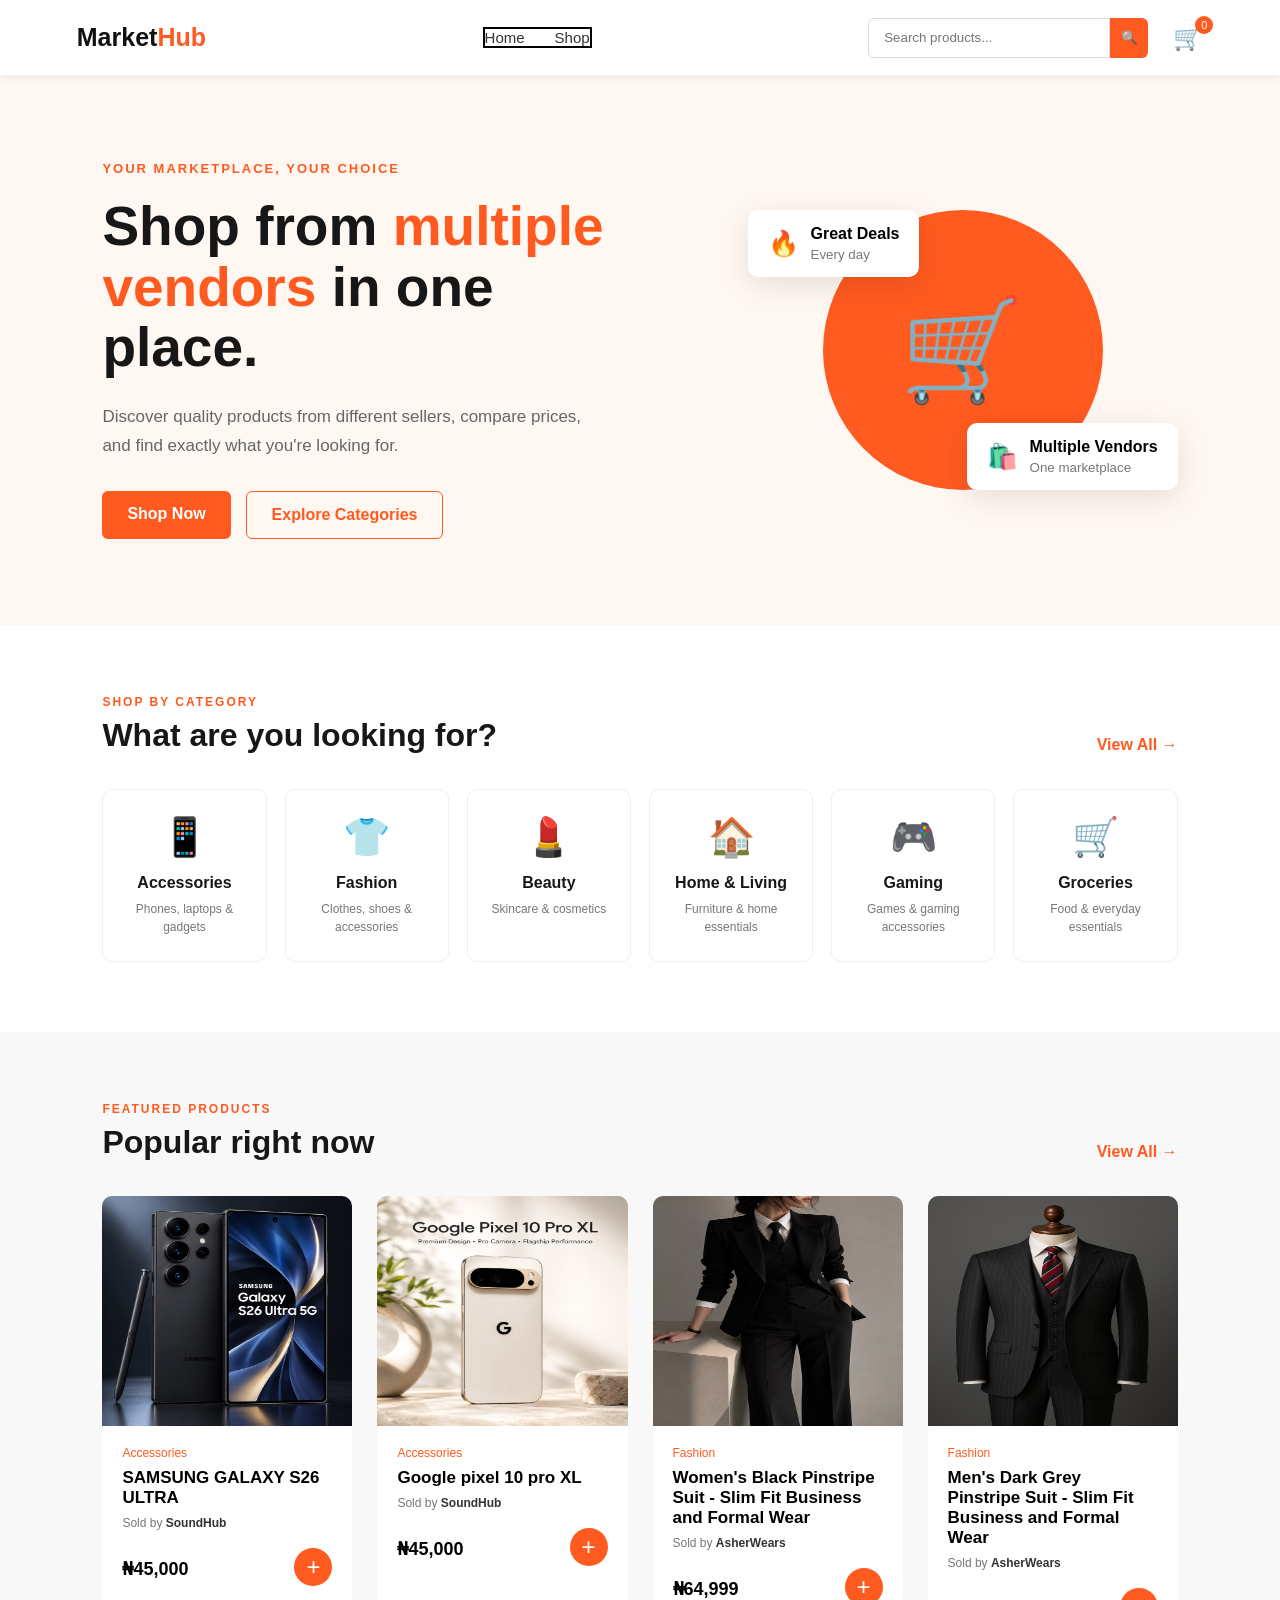
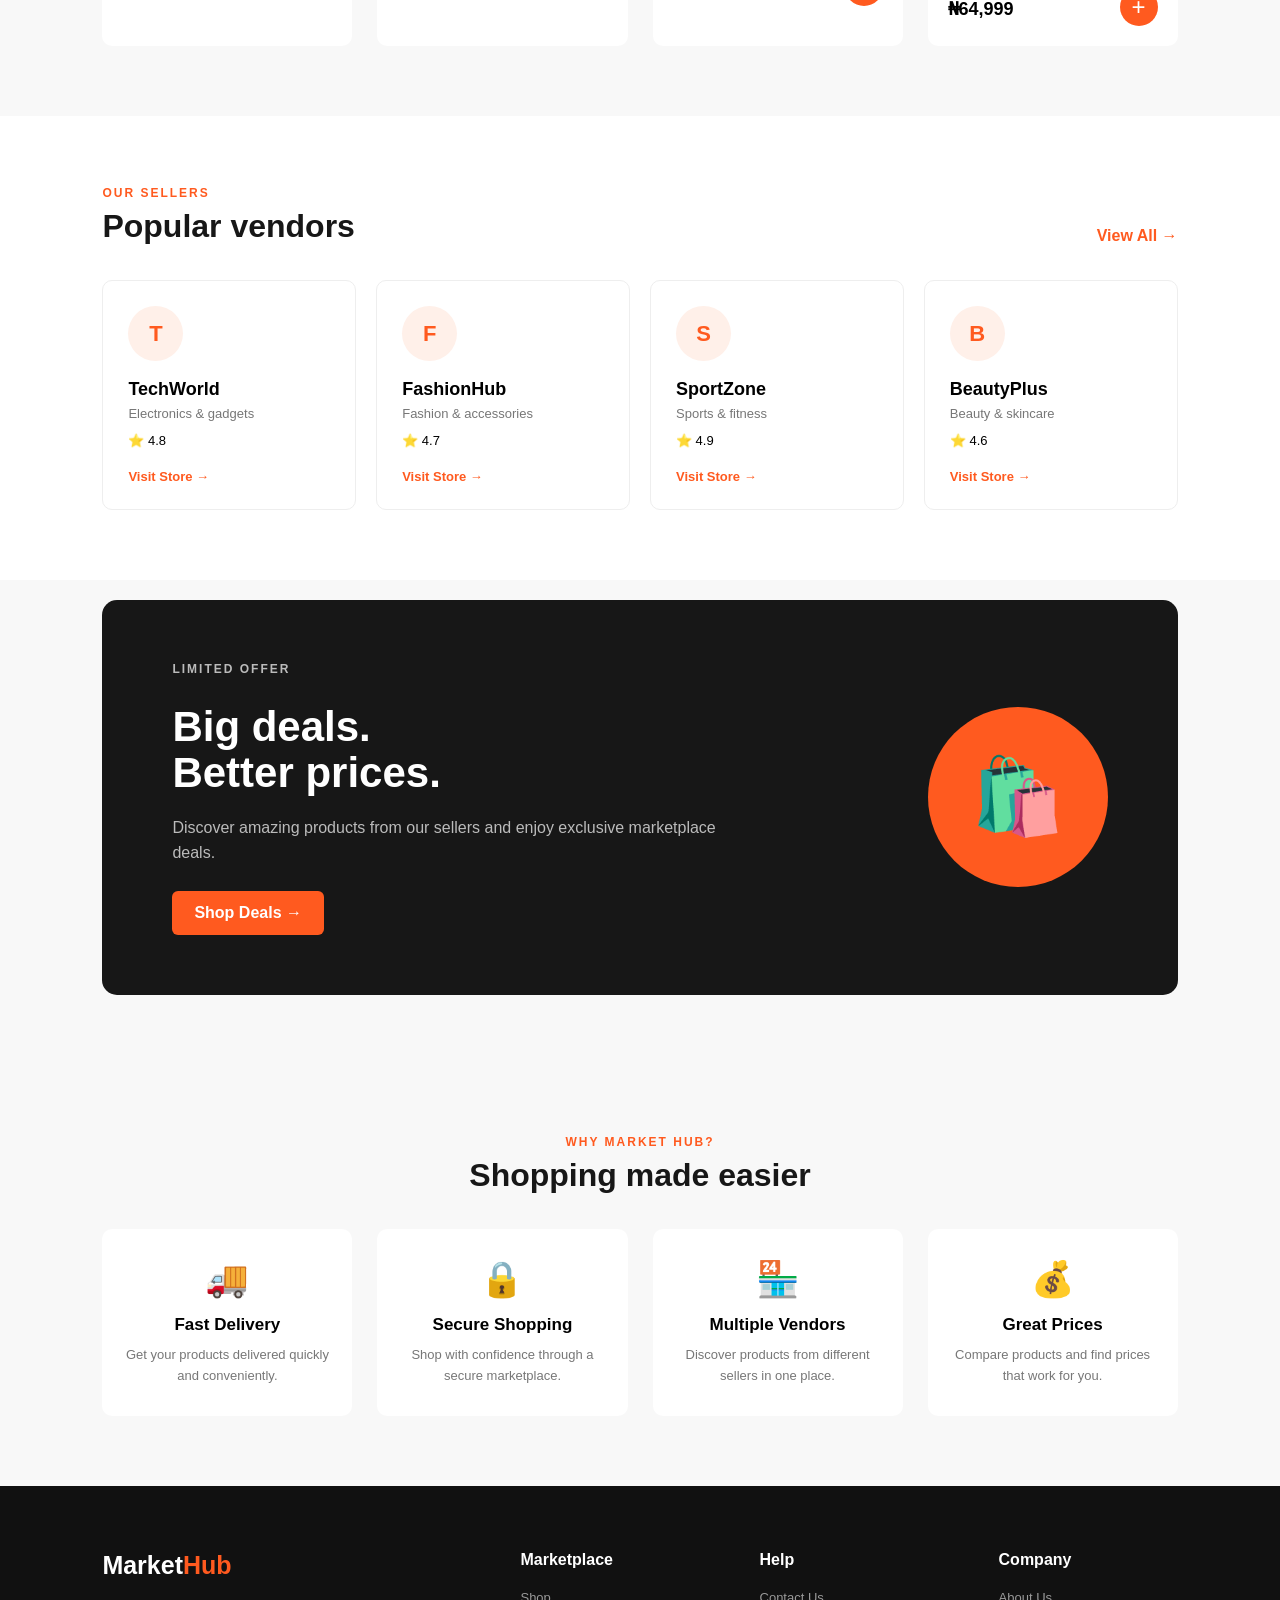
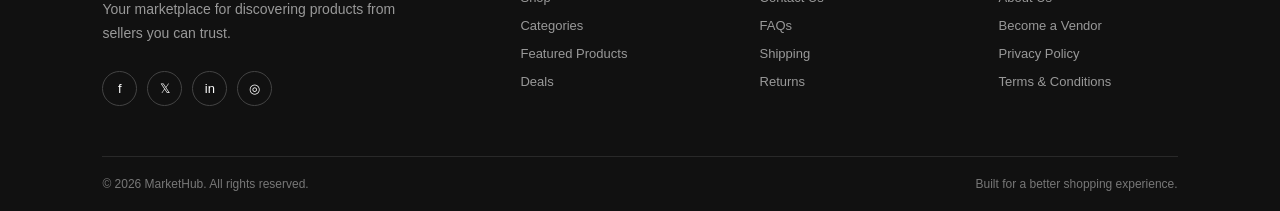
==== commit 968a3ff4: "formatted css" ====
--- a/index.html
+++ b/index.html
@@ -20,9 +20,6 @@
         <nav class="nav-links">
             <a href="index.html">Home</a>
             <a href="shop.html">Shop</a>
-            <div class="category">Category</div>
-            </div>
-
         </nav>
 
         <div class="nav-actions">
@@ -493,7 +490,7 @@
     <div class="footer-bottom">
 
         <p>
-            © 2026 MarketHub. All rights reserved.
+            &copy; 2026 MarketHub. All rights reserved.
         </p>
 
         <p>
--- a/style.css
+++ b/style.css
@@ -22,11 +22,9 @@
     height: 75px;
     padding: 0 6%;
     background: white;
-
     display: flex;
     align-items: center;
     justify-content: space-between;
-
     box-shadow: 0 2px 10px rgba(0, 0, 0, 0.08);
     z-index: 999;
 }
@@ -45,6 +43,8 @@
 .nav-links {
     display: flex;
     gap: 30px;
+        border: 2px solid black;
+
 }
 
 .nav-links a {
@@ -96,17 +96,13 @@
     position: absolute;
     top: -8px;
     right: -10px;
-
     width: 18px;
     height: 18px;
-
     display: flex;
     align-items: center;
     justify-content: center;
-
     background: #ff5a1f;
     color: white;
-
     border-radius: 50%;
     font-size: 11px;
 }
@@ -114,11 +110,9 @@
 .hero {
     min-height: 550px;
     padding: 70px 8%;
-
     display: flex;
     align-items: center;
     justify-content: space-between;
-
     background: #fff7f2;
 }
 
@@ -178,9 +172,7 @@
 .hero-image {
     width: 40%;
     height: 380px;
-
     position: relative;
-
     display: flex;
     align-items: center;
     justify-content: center;
@@ -189,7 +181,6 @@
 .hero-circle {
     width: 280px;
     height: 280px;
-
     display: flex;
     align-items: center;
     justify-content: center;
@@ -202,16 +193,12 @@
 
 .hero-card {
     position: absolute;
-
     display: flex;
     align-items: center;
     gap: 12px;
-
     padding: 15px 20px;
-
     background: white;
     border-radius: 10px;
-
     box-shadow: 0 8px 30px rgba(0, 0, 0, 0.1);
 }
 
@@ -279,13 +266,10 @@
 .category-card {
     padding: 25px 15px;
     text-align: center;
-
     text-decoration: none;
     color: #171717;
-
     border: 1px solid #eee;
     border-radius: 10px;
-
     transition: 0.3s;
 }
 
@@ -308,7 +292,7 @@
 .category-card p {
     color: #777;
     font-size: 12px;
-    line-height: 1.5;
+    line-height: 1.5;   
 }
 
 .products-section {
@@ -345,15 +329,11 @@
 
 .product-image {
     height: 230px;
-
     display: flex;
     align-items: center;
     justify-content: center;
-
     position: relative;
-
     background: #f1f1f1;
-
     font-size: 80px;
 }
 
@@ -361,14 +341,10 @@
     position: absolute;
     top: 15px;
     left: 15px;
-
     padding: 6px 10px;
-
     background: #ff5a1f;
     color: white;
-
     border-radius: 4px;
-
     font-size: 12px;
     font-weight: bold;
 }
@@ -419,17 +395,12 @@
 .add-cart {
     width: 38px;
     height: 38px;
-
     border: none;
     border-radius: 50%;
-
     background: #ff5a1f;
     color: white;
-
     font-size: 24px;
-
     cursor: pointer;
-
     transition: 0.2s;
 }
 
@@ -452,13 +423,10 @@
 
 .vendor-card {
     padding: 25px;
-
     display: flex;
     flex-direction: column;
-
     border: 1px solid #eee;
     border-radius: 10px;
-
     transition: 0.3s;
 }
 
@@ -470,18 +438,13 @@
 .vendor-logo {
     width: 55px;
     height: 55px;
-
     display: flex;
     align-items: center;
     justify-content: center;
-
     margin-bottom: 18px;
-
     border-radius: 50%;
-
     background: #fff0e9;
     color: #ff5a1f;
-
     font-size: 22px;
     font-weight: bold;
 }
@@ -501,12 +464,10 @@
     font-size: 13px;
 }
 
-.vendor-card > a {
+.vendor-card a {
     margin-top: 20px;
-
     color: #ff5a1f;
     text-decoration: none;
-
     font-size: 13px;
     font-weight: bold;
 }
@@ -517,18 +478,13 @@
 .promo-section {
     margin: 20px 8% 70px;
     padding: 60px 70px;
-
     min-height: 300px;
-
     display: flex;
     align-items: center;
     justify-content: space-between;
-
     background: #171717;
     color: white;
-
     border-radius: 15px;
-
     overflow: hidden;
 }
 
@@ -541,7 +497,6 @@
     font-size: 12px;
     font-weight: bold;
     letter-spacing: 2px;
-
     margin-bottom: 15px;
 }
 
@@ -559,30 +514,22 @@
 
 .promo-btn {
     display: inline-block;
-
     padding: 13px 22px;
-
     background: #ff5a1f;
     color: white;
-
     text-decoration: none;
     border-radius: 6px;
-
     font-weight: bold;
 }
 
 .promo-icon {
     width: 180px;
     height: 180px;
-
     display: flex;
     align-items: center;
     justify-content: center;
-
     border-radius: 50%;
-
     background: #ff5a1f;
-
     font-size: 75px;
 }
 
@@ -607,9 +554,7 @@
 
 .benefit-card {
     padding: 30px 20px;
-
     text-align: center;
-
     background: white;
     border-radius: 10px;
 }
@@ -636,7 +581,6 @@
 .footer {
     background: #111;
     color: white;
-
     padding: 65px 8% 0;
 }
 
@@ -644,7 +588,6 @@
     display: grid;
     grid-template-columns: 2fr 1fr 1fr 1fr;
     gap: 60px;
-
     padding-bottom: 50px;
 }
 
@@ -673,19 +616,14 @@
 .social-links a {
     width: 35px;
     height: 35px;
-
     display: flex;
     align-items: center;
     justify-content: center;
-
     border: 1px solid #444;
     border-radius: 50%;
-
     color: white;
     text-decoration: none;
-
     font-size: 13px;
-
     transition: 0.2s;
 }
 
@@ -717,13 +655,10 @@
 
 .footer-bottom {
     padding: 20px 0;
-
     display: flex;
     align-items: center;
     justify-content: space-between;
-
     border-top: 1px solid #292929;
-
     color: #777;
     font-size: 12px;
 }
@@ -793,18 +728,9 @@
 }
 
 
-/* Responsive */
-
-@media (max-width: 768px) {
-
-    .cart-container {
-        grid-template-columns: 1fr;
-    }
-
-    .cart-page {
-        padding: 40px 5%;
-    }
-
+.checkout-btn a{
+    color: #f1f1f1;
+    text-decoration: none;
 }
 
 .cart-item {
@@ -820,6 +746,7 @@
     color: #ff5a1f;
     font-weight: bold;
 }
+
 
 /* =========================
    SHOP PAGE
@@ -843,7 +770,6 @@
 .shop-heading p:last-child {
     color: #666;
 }
-
 
 /* SHOP CONTROLS */
 
@@ -879,52 +805,7 @@
     grid-template-columns: repeat(4, 1fr);
     gap: 25px;
 }
-
-
-/* RESPONSIVE */
-
-@media (max-width: 1000px) {
-
-    .shop-page .product-grid {
-        grid-template-columns: repeat(3, 1fr);
-    }
-
-}
-
-
-@media (max-width: 768px) {
-
-    .shop-page {
-        padding: 40px 5%;
-    }
-
-    .shop-heading h1 {
-        font-size: 30px;
-    }
-
-    .shop-controls {
-        flex-direction: column;
-    }
-
-    .shop-controls select:first-child,
-    .shop-controls select:last-child {
-        width: 100%;
-    }
-
-    .shop-page .product-grid {
-        grid-template-columns: repeat(2, 1fr);
-    }
-
-}
-
-@media (max-width: 500px) {
-
-    .shop-page .product-grid {
-        grid-template-columns: 1fr;
-    }
-
-}
-
+ 
 /* =========================
    CHECKOUT PAGE
 ========================= */
@@ -1012,14 +893,6 @@
 .payment-option input {
     accent-color: #ff5a1f;
 }
-
-
-/* ORDER SUMMARY */
-
-/* .checkout-summary {
-    position: sticky;
-    top: 20px;
-} */
 
 .checkout-summary-row,
 .checkout-total {
@@ -1065,10 +938,236 @@
     font-weight: bold;
 }
 
-
-/* RESPONSIVE */
-
-@media (max-width: 768px) {
+/* ========================================
+   HOMEPAGE RESPONSIVE DESIGN
+======================================== */
+
+
+/* =========================
+   TABLET
+   ========================= */
+
+@media (max-width: 1000px) {
+
+    /* NAVBAR  */
+
+    .navbar {
+        padding: 18px 5%;
+    }
+
+    .nav-links {
+        gap: 18px;
+    }
+
+    .search-box {
+        width: 180px;
+    }
+
+
+    /* HERO */
+
+    .hero {
+        padding: 60px 5%;
+        gap: 30px;
+    }
+
+    .hero-content h1 {
+        font-size: 42px;
+    }
+
+    .hero-image {
+        transform: scale(0.9);
+    }
+
+
+    /* CATEGORIES */
+
+    .category-container {
+        grid-template-columns: repeat(3, 1fr);
+    }
+
+
+    /* PRODUCTS */
+
+    .product-grid {
+        grid-template-columns: repeat(2, 1fr);
+    }
+
+
+    /* VENDORS */
+
+    .vendor-grid {
+        grid-template-columns: repeat(2, 1fr);
+    }
+
+
+    /* BENEFITS */
+
+    .benefits-grid {
+        grid-template-columns: repeat(2, 1fr);
+    }
+
+
+    /* FOOTER */
+
+    .footer-container {
+        grid-template-columns: repeat(2, 1fr);
+        gap: 40px;
+    }
+
+    /* SHOP PAGE */
+    
+    .shop-page .product-grid {
+        grid-template-columns: repeat(3, 1fr);
+    }
+
+}
+
+
+/* =========================
+   MOBILE
+   ========================= */
+
+@media (max-width: 700px) {
+
+    /* NAVBAR */
+
+    .navbar {
+        padding: 15px 5%;
+        gap: 15px;
+        height: auto;
+    }
+
+    .nav-links {
+        gap: 15px;
+    }
+
+    .nav-actions {
+        margin-left: auto;
+        gap: 10px;
+    }
+
+    .search-box {
+        width: 160px;
+    }
+
+
+    /* HERO */
+
+    .hero {
+        flex-direction: column;
+        text-align: center;
+        padding: 50px 5%;
+    }
+
+    .hero-content {
+        width: 100%;
+    }
+
+    .hero-image {
+        width: 100%;
+        min-height: 300px;
+        transform: scale(0.8);
+    }
+
+
+
+    /* SECTION HEADINGS */
+
+    .section-heading {
+        flex-direction: column;
+        align-items: flex-start;
+        gap: 15px;
+    }
+
+    .section-heading h2 {
+        font-size: 28px;
+    }
+
+
+    /* CATEGORIES */
+
+    .category-container {
+        grid-template-columns: repeat(2, 1fr);
+        gap: 15px;
+    }
+
+
+    /* PRODUCTS */
+
+    .product-grid {
+        grid-template-columns: repeat(2, 1fr);
+        gap: 15px;
+    }
+
+
+    /* VENDORS */
+
+    .vendor-grid {
+        grid-template-columns: 1fr;
+    }
+
+
+    /* PROMO */
+
+    .promo-section {
+        flex-direction: column;
+        text-align: center;
+        gap: 30px;
+    }
+
+
+    /* BENEFITS */
+
+    .benefits-grid {
+        grid-template-columns: 1fr 1fr;
+        gap: 15px;
+    }
+
+
+    /* FOOTER */
+
+    .footer-container {
+        grid-template-columns: 1fr 1fr;
+        gap: 30px;
+    }
+
+
+    /* SHOP PAGE */
+    
+    .shop-page {
+        padding: 40px 5%;
+    }
+
+    .shop-heading h1 {
+        font-size: 30px;
+    }
+
+    .shop-controls {
+        flex-direction: column;
+    }
+
+    .shop-controls select:first-child,
+    .shop-controls select:last-child {
+        width: 100%;
+    }
+
+    .shop-page .product-grid {
+        grid-template-columns: repeat(2, 1fr);
+    }
+
+    /* CART PAGE */
+
+    .cart-container {
+        grid-template-columns: 1fr;
+    }
+
+    .cart-page {
+        padding: 40px 5%;
+    }
+
+    
+    /* CHECKOUT PAGE */
 
     .checkout-page {
         padding: 40px 5%;
@@ -1086,239 +1185,133 @@
     .checkout-heading h1 {
         font-size: 30px;
     }
-
-}
+}
+
 
 /* =========================
-   PRODUCT DETAILS PAGE
-========================= */
-
-.product-page {
-    padding: 60px 7%;
-    background: #f8f8f8;
-    min-height: 80vh;
-}
-
-
-/* PRODUCT DETAILS */
-
-.product-details {
-    display: grid;
-    grid-template-columns: 1fr 1fr;
-    gap: 60px;
-    background: white;
-    padding: 40px;
-    border-radius: 15px;
-}
-
-
-/* LARGE IMAGE */
-
-.product-large-image {
-    min-height: 500px;
-    background: #f1f1f1;
-    border-radius: 12px;
-
-    display: flex;
-    align-items: center;
-    justify-content: center;
-
-    font-size: 150px;
-
-    position: relative;
-}
-
-.product-large-image .product-badge {
-    position: absolute;
-    top: 20px;
-    left: 20px;
-
-    background: #ff5a1f;
-    color: white;
-
-    padding: 7px 12px;
-    border-radius: 6px;
-
-    font-size: 14px;
-    font-weight: bold;
-}
-
-
-/* PRODUCT INFORMATION */
-
-.product-description {
-    padding: 10px 0;
-}
-
-.product-description h1 {
-    font-size: 38px;
-    margin: 10px 0 15px;
-}
-
-.product-category {
-    color: #ff5a1f;
-    font-size: 14px;
-    font-weight: bold;
-    text-transform: uppercase;
-}
-
-.product-rating {
-    margin-bottom: 25px;
-}
-
-.product-rating span {
-    color: #666;
-    font-size: 14px;
-    margin-left: 8px;
-}
-
-
-/* PRICE */
-
-.product-price {
-    display: flex;
-    align-items: center;
-    gap: 15px;
-    margin-bottom: 15px;
-}
-
-.product-price .old-price {
-    color: #999;
-    text-decoration: line-through;
-}
-
-.product-price strong {
-    color: #ff5a1f;
-    font-size: 28px;
-}
-
-
-/* VENDOR */
-
-.sold-by {
-    color: #666;
-    margin-bottom: 25px;
-}
-
-.sold-by strong {
-    color: #222;
-}
-
-
-/* DESCRIPTION */
-
-.product-text {
-    color: #666;
-    line-height: 1.7;
-    margin-bottom: 30px;
-}
-
-
-/* FEATURES */
-
-.product-features {
-    display: grid;
-    grid-template-columns: 1fr 1fr;
-    gap: 15px;
-
-    margin-bottom: 30px;
-}
-
-.product-features div {
-    background: #f8f8f8;
-    padding: 15px;
-    border-radius: 8px;
-
-    display: flex;
-    flex-direction: column;
-    gap: 5px;
-}
-
-.product-features strong {
-    font-size: 14px;
-}
-
-.product-features span {
-    color: #666;
-    font-size: 14px;
-}
-
-
-/* ADD TO CART */
-
-.product-add-cart {
-    width: 100%;
-    padding: 16px;
-
-    border: none;
-    border-radius: 8px;
-
-    background: #ff5a1f;
-    color: white;
-
-    font-size: 16px;
-    font-weight: bold;
-
-    cursor: pointer;
-}
-
-.product-add-cart:hover {
-    background: #e94d16;
-}
-
-
-/* PRODUCT DESCRIPTION SECTION */
-
-.product-info-section {
-    background: white;
-    margin-top: 30px;
-    padding: 35px;
-    border-radius: 15px;
-}
-
-.product-info-section h2 {
-    margin-bottom: 15px;
-}
-
-.product-info-section p {
-    color: #666;
-    line-height: 1.7;
-}
-
-
-/* RESPONSIVE */
-
-@media (max-width: 900px) {
-
-    .product-details {
+   SMALL PHONES
+   ========================= */
+
+@media (max-width: 500px) {
+
+    /* NAVBAR */
+
+    .navbar {
+        padding: 15px 4%;
+    }
+
+    .nav-actions {
+        width: 100%;
+        justify-content: space-between;
+    }
+
+    .search-box {
+        width: calc(100% - 55px);
+    }
+
+    .nav-links {
+        font-size: 14px;
+    }
+
+
+    /* HERO */
+
+    .hero {
+        padding: 40px 5%;
+    }
+
+    .hero-content h1 {
+        font-size: 32px;
+    }
+
+    .hero-tag {
+        font-size: 12px;
+    }
+
+    .hero-text {
+        font-size: 14px;
+    }
+
+    .hero-buttons {
+        flex-direction: column;
+        width: 100%;
+    }
+
+    .hero-buttons a {
+        width: 100%;
+        text-align: center;
+    }
+
+    .hero-image {
+        min-height: 240px;
+        transform: scale(0.7);
+    }
+
+
+    /* CATEGORIES */
+
+    .category-container {
+        grid-template-columns: 1fr 1fr;
+    }
+
+    .category-card {
+        padding: 20px 10px;
+    }
+
+    .category-card h3 {
+        font-size: 15px;
+    }
+
+    .category-card p {
+        font-size: 12px;
+    }
+
+
+    /* PRODUCTS */
+
+    .product-grid {
         grid-template-columns: 1fr;
-        gap: 35px;
-    }
-
-    .product-large-image {
-        min-height: 400px;
-    }
-
-}
-
-
-@media (max-width: 600px) {
-
-    .product-page {
-        padding: 40px 5%;
-    }
-
-    .product-details {
-        padding: 20px;
-    }
-
-    .product-large-image {
-        min-height: 300px;
-        font-size: 100px;
-    }
-
-    .product-description h1 {
+    }
+
+
+    /* PROMO */
+
+    .promo-section {
+        padding: 35px 25px;
+    }
+
+    .promo-content h2 {
         font-size: 30px;
     }
 
+
+    /* BENEFITS */
+
+    .benefits-grid {
+        grid-template-columns: 1fr;
+    }
+
+
+    /* FOOTER */
+
+    .footer-container {
+        grid-template-columns: 1fr;
+        text-align: center;
+    }
+
+    .social-links {
+        justify-content: center;
+    }
+
+    .footer-bottom {
+        flex-direction: column;
+        gap: 10px;
+        text-align: center;
+    }
+
+    /* SHOP PAGE */
+        .shop-page .product-grid {
+        grid-template-columns: 1fr;
+    }
+
 }
